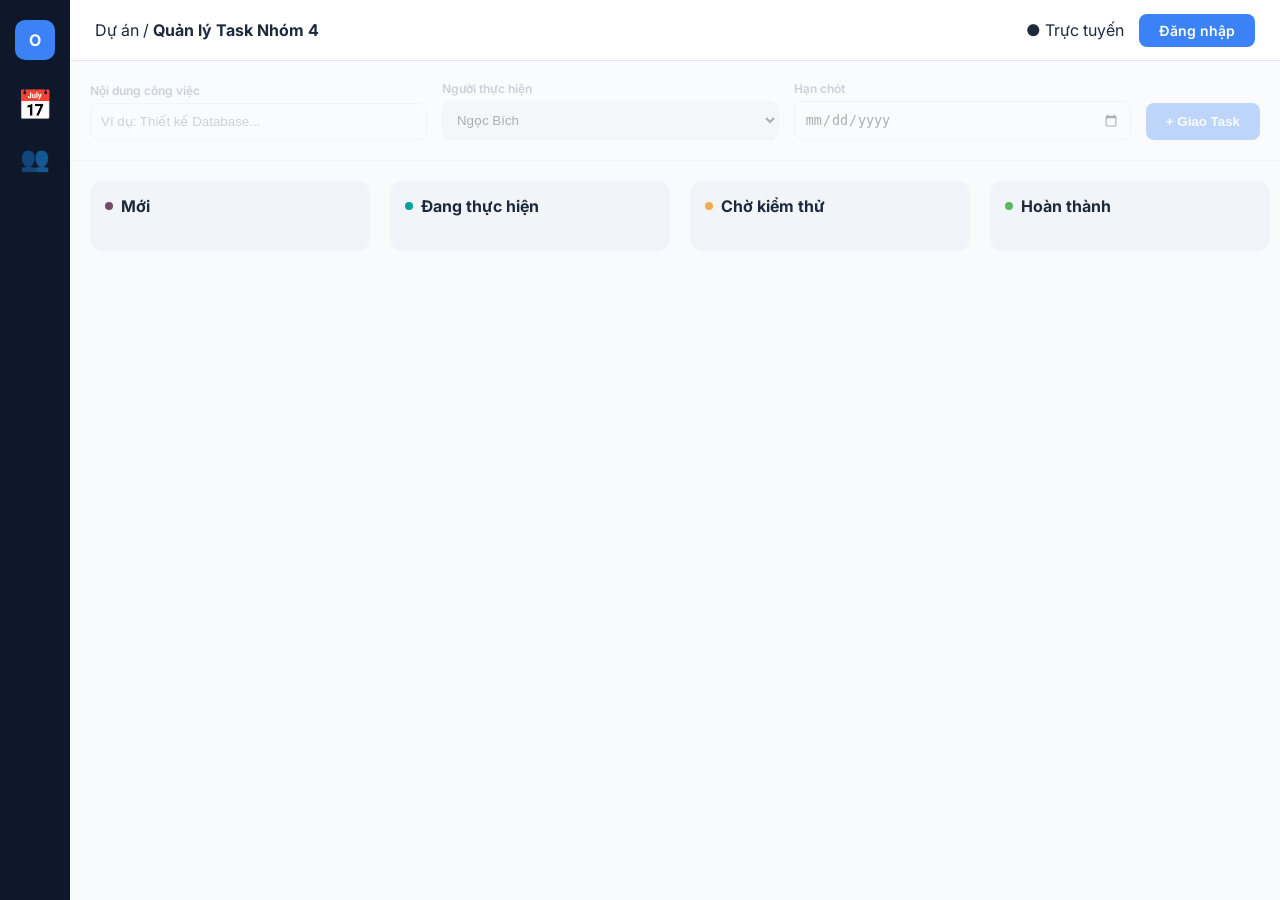
==== index.html @ e711fd1f "hoan thien web" ====
<!DOCTYPE html>
<html lang="vi">
<head>
    <meta charset="UTF-8">
    <meta name="viewport" content="width=device-width, initial-scale=1.0">
    <title>Odoo Project Management - Nhóm 4</title>
    <link rel="stylesheet" href="style.css">
    <link href="https://fonts.googleapis.com/css2?family=Inter:wght@400;500;600&display=swap" rel="stylesheet">
</head>
<body>
    <div class="odoo-wrapper" id="main-content">
        <aside class="odoo-sidebar">
            <div class="logo" title="Odoo Home">O</div>
            <nav class="side-nav">
                <div class="app-icon active" id="icon-project" title="Dự án" onclick="showTab('project')">📅</div>
                <div class="app-icon" id="icon-members" title="Thành viên" onclick="showTab('members')">👥</div>
            </nav>
        </aside>

        <main class="main-content">
            <header class="top-bar">
                <div class="breadcrumb">
                    <span>Dự án</span> / <strong id="breadcrumb-name">Quản lý Task Nhóm 4</strong>
                </div>
                <div class="top-bar-actions" style="display: flex; align-items: center; gap: 15px;">
                    <span class="status-indicator">● Trực tuyến</span>
                    <div id="auth-buttons">
                        </div>
                </div>
            </header>

            <div id="project-view">
                <section class="task-form-area">
                    <div class="form-container">
                        <div class="input-group">
                            <label for="taskTitle">Nội dung công việc</label>
                            <input type="text" id="taskTitle" placeholder="Ví dụ: Thiết kế Database...">
                        </div>
                        
                        <div class="input-group">
                            <label for="taskUser">Người thực hiện</label>
                            <select id="taskUser">
                                <option value="Ngọc Bích">Ngọc Bích</option>
                                <option value="Diệu Hân">Diệu Hân</option>
                                <option value="Trọng Tuấn">Trọng Tuấn</option>
                                <option value="Anh Khoa">Anh Khoa</option>
                            </select>
                        </div>

                        <div class="input-group">
                            <label for="taskDeadline">Hạn chót</label>
                            <input type="date" id="taskDeadline">
                        </div>

                        <button class="btn-primary" onclick="addTask()">
                            <span>+</span> Giao Task
                        </button>
                    </div>
                </section>

                <div class="kanban-board">
                    <div class="kanban-column" id="todo">
                        <div class="column-header"><span class="dot" style="background: #714B67;"></span>Mới</div>
                        <div class="task-list"></div>
                    </div>
                    <div class="kanban-column" id="doing">
                        <div class="column-header"><span class="dot" style="background: #00A09D;"></span>Đang thực hiện</div>
                        <div class="task-list"></div>
                    </div>
                    <div class="kanban-column" id="review">
                        <div class="column-header"><span class="dot" style="background: #F0AD4E;"></span>Chờ kiểm thử</div>
                        <div class="task-list"></div>
                    </div>
                    <div class="kanban-column" id="done">
                        <div class="column-header"><span class="dot" style="background: #5CB85C;"></span>Hoàn thành</div>
                        <div class="task-list"></div>
                    </div>
                </div>
            </div>

            <div id="members-view" style="display: none; padding: 30px;">
                <h2 style="margin-bottom: 25px; color: #0f172a;">Đội ngũ phát triển - Nhóm 4</h2>
                <div class="member-grid" id="member-list">
                    </div>
            </div>
        </main>
    </div>

    <div id="proof-modal" class="modal-overlay" style="display: none;">
        <div class="modal-content">
            <h3>Nộp minh chứng công việc</h3>
            <p style="font-size:12px; color:gray;">Chọn một hoặc nhiều ảnh minh chứng</p>
            
            <input type="file" id="proof-input" accept="image/*" multiple style="margin: 15px 0; width: 100%;">
            
            <div id="preview-container" style="display:flex; gap:5px; margin-bottom:15px; flex-wrap:wrap;"></div>

            <div style="display: flex; gap: 10px; justify-content: flex-end;">
                <button onclick="closeProofModal()">Hủy</button>
                <button id="confirm-proof-btn" class="btn-primary">Xác nhận nộp</button>
            </div>
        </div>
    </div>

    <script src="script.js"></script>
</body>
</html>
---- style.css ----
:root {
    --primary: #0f172a;
    --accent: #3b82f6;
    --bg: #f8fafc;
    --border: #e2e8f0;
}

body { font-family: 'Inter', sans-serif; background: var(--bg); margin: 0; color: #1e293b; }

/* Sidebar & Layout */
.odoo-wrapper { display: flex; height: 100vh; }
.odoo-sidebar { width: 70px; background: var(--primary); display: flex; flex-direction: column; align-items: center; padding: 20px 0; }
.logo { width: 40px; height: 40px; background: var(--accent); color: white; border-radius: 10px; display: flex; align-items: center; justify-content: center; font-weight: bold; margin-bottom: 30px; }
.app-icon { color: white; opacity: 0.5; font-size: 20px; margin-bottom: 20px; cursor: pointer; }
.app-icon.active { opacity: 1; }

.main-content { flex: 1; display: flex; flex-direction: column; overflow: hidden; }
.top-bar { height: 60px; background: white; border-bottom: 1px solid var(--border); display: flex; align-items: center; justify-content: space-between; padding: 0 25px; }

/* Auth Buttons */
.btn-logout { background: #fee2e2; color: #dc2626; border: none; padding: 6px 12px; border-radius: 6px; cursor: pointer; margin-left: 10px; font-weight: 500; }
.btn-login-nav { background: var(--accent); color: white; text-decoration: none; padding: 8px 16px; border-radius: 6px; font-size: 13px; }

/* Form */
.task-form-area { background: white; padding: 20px; border-bottom: 1px solid var(--border); }
.form-container { display: flex; gap: 15px; align-items: flex-end; }
.input-group { display: flex; flex-direction: column; gap: 5px; flex: 1; }
.input-group label { font-size: 12px; font-weight: 600; color: #64748b; }
.input-group input, .input-group select { padding: 10px; border: 1px solid var(--border); border-radius: 8px; outline: none; }
.btn-primary { background: var(--accent); color: white; border: none; padding: 11px 20px; border-radius: 8px; cursor: pointer; font-weight: 600; }

/* Kanban */
.kanban-board { flex: 1; display: flex; gap: 20px; padding: 20px; overflow-x: auto; }
.kanban-column { min-width: 280px; background: #f1f5f9; border-radius: 12px; display: flex; flex-direction: column; }
.column-header { padding: 15px; font-weight: 700; display: flex; align-items: center; gap: 8px; }
.dot { width: 8px; height: 8px; border-radius: 50%; }
.task-list { padding: 10px; flex: 1; overflow-y: auto; }

/* Card */
.task-card { background: white; padding: 15px; border-radius: 10px; margin-bottom: 12px; box-shadow: 0 2px 4px rgba(0,0,0,0.05); }
.task-card h4 { margin: 0 0 10px 0; font-size: 14px; }
.card-footer { display: flex; justify-content: space-between; font-size: 11px; color: #64748b; margin-top: 10px; }
.feedback { font-size: 11px; color: #f59e0b; background: #fffbeb; padding: 5px; border-radius: 4px; }
.btn-group button { width: 100%; margin-top: 10px; padding: 6px; border: 1px solid var(--border); background: white; border-radius: 6px; cursor: pointer; font-size: 11px; }
.btn-group .btn-approve { color: #10b981; }
.btn-group .btn-reject { color: #ef4444; }

/* Login Page Only */
.login-page { background: var(--primary); display: flex; align-items: center; justify-content: center; height: 100vh; }
.login-box { background: white; padding: 40px; border-radius: 16px; width: 350px; text-align: center; }
.login-logo { width: 60px; height: 60px; background: var(--accent); color: white; font-size: 30px; font-weight: 800; border-radius: 15px; display: flex; align-items: center; justify-content: center; margin: 0 auto 20px; }
.input-group-login { text-align: left; margin-bottom: 15px; }
.input-group-login label { display: block; font-size: 13px; margin-bottom: 5px; color: #64748b; }
.input-group-login input { width: 100%; padding: 12px; border: 1px solid var(--border); border-radius: 8px; box-sizing: border-box; }
.btn-login { width: 100%; padding: 12px; background: var(--accent); color: white; border: none; border-radius: 8px; cursor: pointer; font-weight: 600; margin-top: 10px; }
.error-text { color: #ef4444; font-size: 12px; margin-top: 10px; }
/* Màu sắc chủ đạo */
:root {
    --primary: #0f172a;
    --accent: #3b82f6;
    --border: #e2e8f0;
}

/* Sidebar & Layout giữ nguyên theo file của bạn */
.odoo-wrapper { display: flex; height: 100vh; font-family: 'Inter', sans-serif; }
.odoo-sidebar { width: 70px; background: var(--primary); display: flex; flex-direction: column; align-items: center; padding: 20px 0; }
.app-icon { font-size: 24px; margin-bottom: 25px; cursor: pointer; opacity: 0.5; transition: 0.3s; }
.app-icon.active { opacity: 1; transform: scale(1.2); }

/* Member Tab Styles */
.member-grid {
    display: grid;
    grid-template-columns: repeat(auto-fill, minmax(260px, 1fr));
    gap: 20px;
}

.member-card {
    background: white;
    padding: 20px;
    border-radius: 16px;
    display: flex;
    align-items: center;
    gap: 15px;
    border: 1px solid var(--border);
    transition: 0.3s ease;
    cursor: pointer;
}

.member-card:hover {
    transform: translateY(-5px);
    border-color: var(--accent);
    box-shadow: 0 10px 20px rgba(0,0,0,0.05);
}

.member-avatar {
    width: 65px;
    height: 65px;
    border-radius: 50%;
    object-fit: cover;
    border: 2px solid var(--accent);
}

/* Task Card Styles */
.task-card {
    background: white;
    padding: 15px;
    border-radius: 10px;
    margin-bottom: 12px;
    border-left: 4px solid var(--accent);
    box-shadow: 0 2px 4px rgba(0,0,0,0.05);
}
.btn-next {
    width: 100%; margin-top: 10px; background: #f1f5f9; border: none; 
    padding: 5px; border-radius: 5px; cursor: pointer; font-size: 11px;
}
#auth-buttons {
    display: flex;
    align-items: center;
}

.btn-logout {
    background: #fff1f2;
    color: #e11d48;
    border: 1px solid #ffe4e6;
    padding: 6px 15px;
    border-radius: 8px;
    font-size: 13px;
    font-weight: 600;
    cursor: pointer;
    transition: 0.2s;
}

.btn-logout:hover {
    background: #ffe4e6;
    transform: translateY(-1px);
}

.btn-login-nav {
    background: #3b82f6;
    color: white;
    padding: 8px 20px;
    border-radius: 8px;
    text-decoration: none;
    font-size: 14px;
    font-weight: 600;
}
/* Modal Overlay */
.modal-overlay {
    position: fixed;
    top: 0; left: 0; width: 100%; height: 100%;
    background: rgba(15, 23, 42, 0.7);
    display: flex;
    align-items: center;
    justify-content: center;
    z-index: 2000;
    backdrop-filter: blur(4px);
}

/* Modal Content */
.modal-content {
    background: white;
    padding: 30px;
    border-radius: 20px;
    width: 90%;
    max-width: 400px;
    box-shadow: 0 20px 25px -5px rgba(0, 0, 0, 0.1);
}

.modal-content h3 {
    margin-top: 0;
    color: var(--primary);
}

/* Hiệu ứng cho Box bằng chứng trên Task Card */
.proof-box img {
    transition: 0.3s;
    cursor: zoom-in;
}

.proof-box img:hover {
    transform: scale(1.02);
    box-shadow: 0 4px 12px rgba(0,0,0,0.1);
}
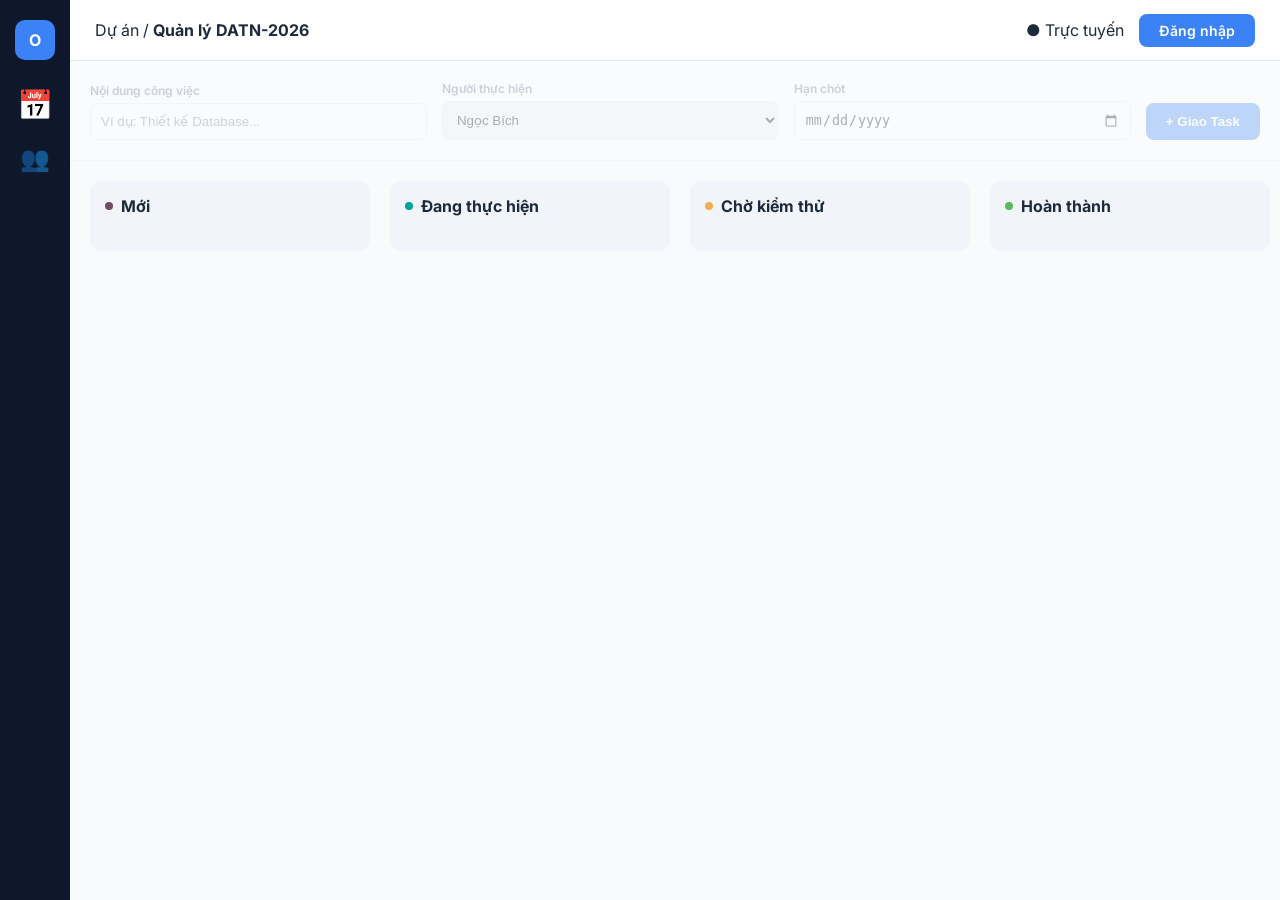
==== commit 614b01a5: "thay doi code" ====
--- a/index.html
+++ b/index.html
@@ -3,7 +3,7 @@
 <head>
     <meta charset="UTF-8">
     <meta name="viewport" content="width=device-width, initial-scale=1.0">
-    <title>Odoo Project Management - Nhóm 4</title>
+    <title>Quản Lý DATN-2026</title>
     <link rel="stylesheet" href="style.css">
     <link href="https://fonts.googleapis.com/css2?family=Inter:wght@400;500;600&display=swap" rel="stylesheet">
 </head>
@@ -20,7 +20,7 @@
         <main class="main-content">
             <header class="top-bar">
                 <div class="breadcrumb">
-                    <span>Dự án</span> / <strong id="breadcrumb-name">Quản lý Task Nhóm 4</strong>
+                    <span>Dự án</span> / <strong id="breadcrumb-name">Quản lý DATN-2026</strong>
                 </div>
                 <div class="top-bar-actions" style="display: flex; align-items: center; gap: 15px;">
                     <span class="status-indicator">● Trực tuyến</span>
@@ -79,7 +79,7 @@
             </div>
 
             <div id="members-view" style="display: none; padding: 30px;">
-                <h2 style="margin-bottom: 25px; color: #0f172a;">Đội ngũ phát triển - Nhóm 4</h2>
+                <h2 style="margin-bottom: 25px; color: #0f172a;">NextTech - Team</h2>
                 <div class="member-grid" id="member-list">
                     </div>
             </div>
@@ -89,15 +89,19 @@
     <div id="proof-modal" class="modal-overlay" style="display: none;">
         <div class="modal-content">
             <h3>Nộp minh chứng công việc</h3>
-            <p style="font-size:12px; color:gray;">Chọn một hoặc nhiều ảnh minh chứng</p>
+            <p style="font-size:12px; color:gray; margin-bottom: 15px;">Chọn một hoặc nhiều ảnh minh chứng</p>
             
-            <input type="file" id="proof-input" accept="image/*" multiple style="margin: 15px 0; width: 100%;">
+            <input type="file" id="proof-input" accept="image/*" multiple style="margin-bottom: 15px; width: 100%;">
             
-            <div id="preview-container" style="display:flex; gap:5px; margin-bottom:15px; flex-wrap:wrap;"></div>
+            <div id="preview-container" style="display:flex; gap:10px; margin-bottom:20px; flex-wrap:wrap; min-height: 50px;"></div>
 
-            <div style="display: flex; gap: 10px; justify-content: flex-end;">
-                <button onclick="closeProofModal()">Hủy</button>
-                <button id="confirm-proof-btn" class="btn-primary">Xác nhận nộp</button>
+            <div class="modal-actions" style="display: flex; justify-content: flex-end; gap: 10px;">
+                <button type="button" onclick="closeProofModal()" style="padding: 8px 20px; background: #e2e8f0; border: none; border-radius: 6px; cursor: pointer;">
+                    Hủy
+                </button>
+                <button type="button" id="confirm-proof-btn" style="padding: 8px 20px; background: #3b82f6; color: white; border: none; border-radius: 6px; cursor: pointer;">
+                    Xác nhận nộp
+                </button>
             </div>
         </div>
     </div>
--- a/style.css
+++ b/style.css
@@ -68,36 +68,59 @@
 .app-icon.active { opacity: 1; transform: scale(1.2); }
 
 /* Member Tab Styles */
+/* Container chính cho 4 thành viên */
 .member-grid {
     display: grid;
-    grid-template-columns: repeat(auto-fill, minmax(260px, 1fr));
+    /* Ép chính xác 4 cột trên màn hình máy tính */
+    grid-template-columns: repeat(4, 1fr); 
     gap: 20px;
+    margin-bottom: 40px;
 }
 
 .member-card {
     background: white;
-    padding: 20px;
+    padding: 24px;
     border-radius: 16px;
     display: flex;
+    flex-direction: column; /* Chuyển thành hàng dọc để chứa nhiều thông tin */
     align-items: center;
-    gap: 15px;
-    border: 1px solid var(--border);
+    text-align: center;
+    gap: 12px;
+    border: 1px solid #e2e8f0;
     transition: 0.3s ease;
-    cursor: pointer;
-}
-
-.member-card:hover {
-    transform: translateY(-5px);
-    border-color: var(--accent);
-    box-shadow: 0 10px 20px rgba(0,0,0,0.05);
 }
 
 .member-avatar {
-    width: 65px;
-    height: 65px;
+    width: 80px;
+    height: 80px;
     border-radius: 50%;
     object-fit: cover;
-    border: 2px solid var(--accent);
+    border: 3px solid #3b82f6;
+}
+
+/* Style cho MSSV và Chuyên ngành */
+.member-id {
+    font-size: 13px;
+    color: #64748b;
+    font-weight: 500;
+}
+
+.member-major {
+    font-size: 13px;
+    color: #3b82f6;
+    background: #eff6ff;
+    padding: 2px 8px;
+    border-radius: 4px;
+}
+
+/* Phần giới thiệu nhóm ở dưới */
+.team-intro {
+    grid-column: 1 / -1; /* Trải dài hết 4 cột */
+    background: #f8fafc;
+    padding: 25px;
+    border-radius: 16px;
+    border-left: 5px solid #3b82f6;
+    margin-top: 20px;
 }
 
 /* Task Card Styles */
